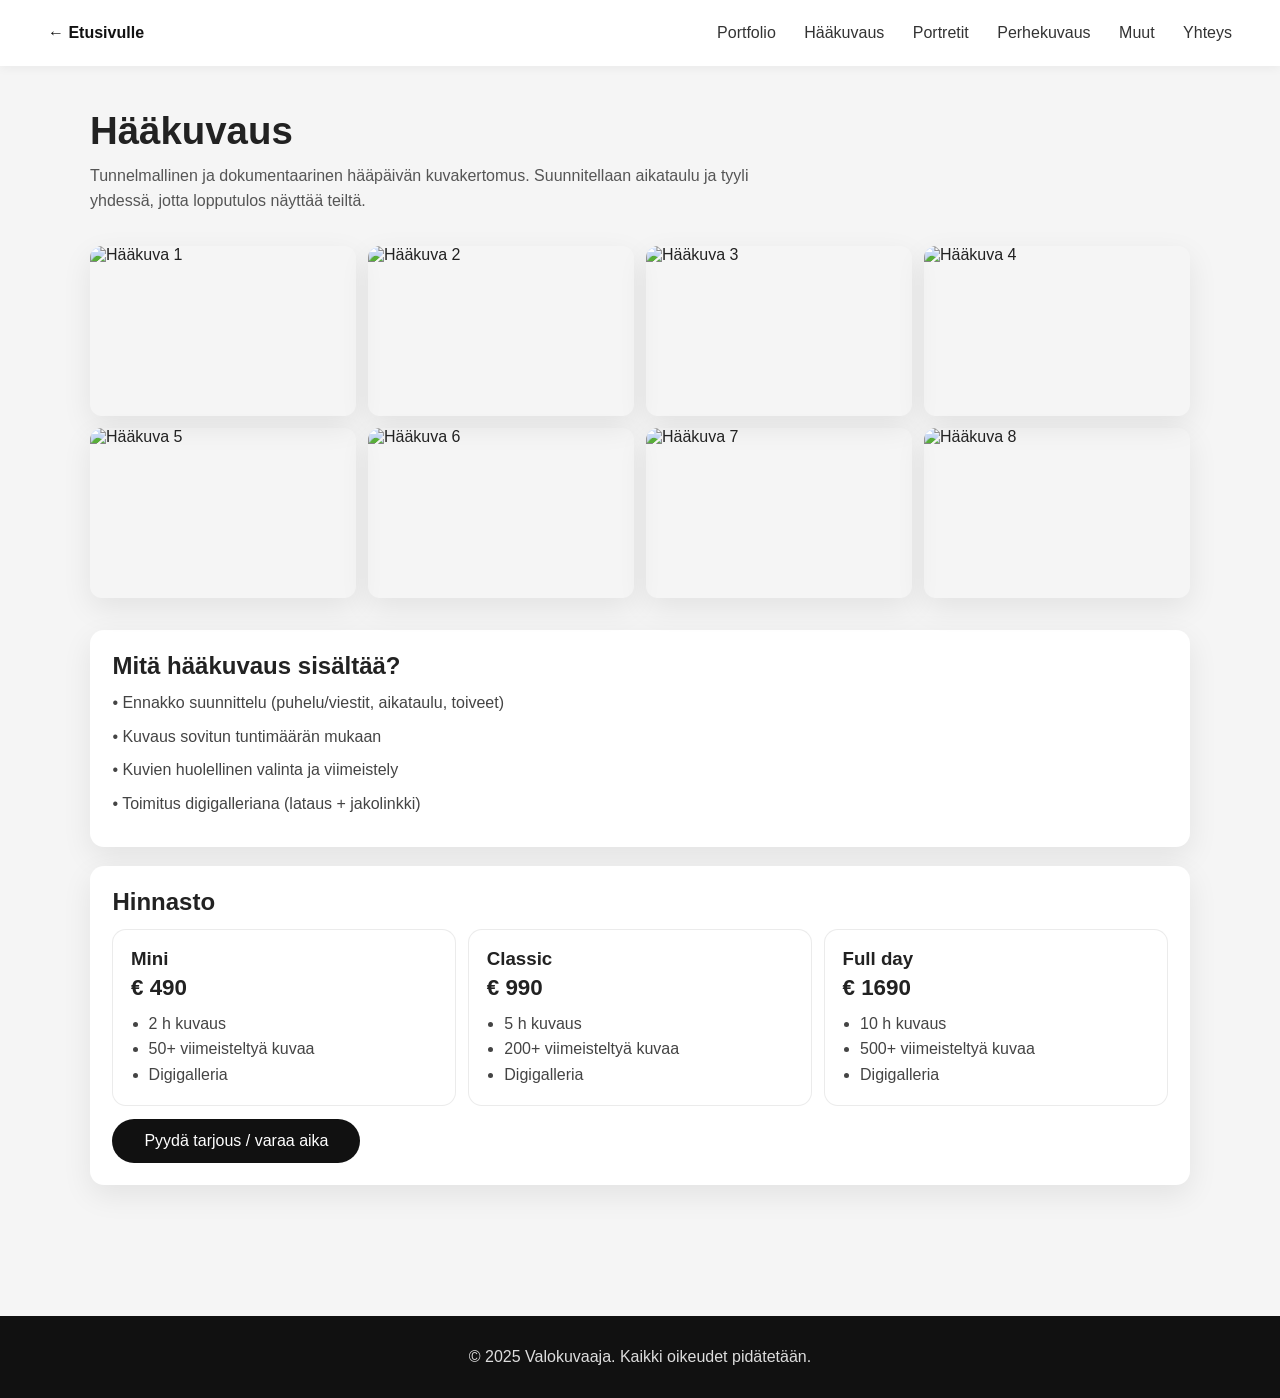
==== haakuvaus.html @ 5592d8d1 "Add files via upload" ====
<!DOCTYPE html>
<html lang="fi">
<head>
  <meta charset="UTF-8" />
  <meta name="viewport" content="width=device-width, initial-scale=1.0" />
  <title>Hääkuvaus – Valokuvaaja</title>
  <style>
    body{margin:0;font-family:Arial,sans-serif;background:#f5f5f5;color:#222;}
    header{display:flex;justify-content:space-between;align-items:center;padding:1.5rem 3rem;background:#fff;position:sticky;top:0;box-shadow:0 2px 10px rgba(0,0,0,.05);z-index:10;}
    header a{color:#111;text-decoration:none;font-weight:600;}
    nav a{margin-left:1.5rem;text-decoration:none;color:#333;font-weight:500;}
    .container{max-width:1100px;margin:auto;padding:2.5rem 3rem 4rem;}
    h1{margin:.2rem 0 0.6rem 0;font-size:2.4rem;}
    .lead{color:#555;line-height:1.6;max-width:75ch;margin:0 0 2rem 0;}

    .grid{
      display:grid;
      grid-template-columns:repeat(4,1fr);
      gap:12px;
      margin: 1.2rem 0 2rem;
    }
    .grid img{
      width:100%;
      height:170px;
      object-fit:cover;
      border-radius:12px;
      box-shadow:0 10px 30px rgba(0,0,0,.08);
      cursor: zoom-in;
      display:block;
    }

    .card{
      background:#fff;border-radius:14px;box-shadow:0 10px 30px rgba(0,0,0,.08);
      padding:1.4rem 1.4rem;
      margin: 1.2rem 0;
    }
    .card h2{margin:0 0 .6rem 0;font-size:1.5rem;}
    .card p{margin:.5rem 0;color:#444;line-height:1.6;}

    .prices{
      display:grid;
      grid-template-columns:repeat(3,1fr);
      gap:12px;
      margin-top:.8rem;
    }
    .price{
      border:1px solid rgba(0,0,0,.08);
      border-radius:14px;
      padding:1.1rem;
      background: #fff;
    }
    .price h3{margin:0 0 .35rem 0;}
    .price .eur{font-size:1.4rem;font-weight:700;margin:.2rem 0 .6rem 0;}
    .price ul{margin:0;padding-left:1.1rem;color:#444;line-height:1.6;}
    .btn{display:inline-block;padding:.8rem 2rem;background:#111;color:#fff;text-decoration:none;border-radius:30px;margin-top:.8rem;transition:.3s;}
    .btn:hover{background:#444;}

    footer{text-align:center;padding:2rem;background:#111;color:#ddd;margin-top:3rem;}

    /* Lightbox */
    .lightbox{position:fixed;inset:0;background:rgba(0,0,0,.88);display:none;align-items:center;justify-content:center;z-index:999;padding:18px;}
    .lightbox.open{display:flex;}
    .lightbox img{max-width:min(1100px,96vw);max-height:80vh;border-radius:14px;box-shadow:0 18px 50px rgba(0,0,0,.35);cursor:zoom-out;}

    @media(max-width:1100px){
      .grid{grid-template-columns:repeat(2,1fr);}
      .prices{grid-template-columns:1fr;}
    }
    @media(max-width:900px){
      header{padding:1.2rem 1.5rem;}
      .container{padding:2rem 1.5rem 3.5rem;}
    }
  </style>
</head>
<body>

  <header>
    <a href="index.html">← Etusivulle</a>
    <nav>
      <a href="portfolio.html">Portfolio</a>
      <a href="haakuvaus.html">Hääkuvaus</a>
      <a href="portretit.html">Portretit</a>
      <a href="perhekuvaus.html">Perhekuvaus</a>
      <a href="muut.html">Muut</a>
      <a href="yhteys.html">Yhteys</a>
    </nav>
  </header>

  <main class="container">
    <h1>Hääkuvaus</h1>
    <p class="lead">
      Tunnelmallinen ja dokumentaarinen hääpäivän kuvakertomus. Suunnitellaan aikataulu ja tyyli yhdessä,
      jotta lopputulos näyttää teiltä.
    </p>

    <!-- Esimerkkikuvat (4–10) -->
    <div class="grid" id="gallery">
      <img src="https://images.unsplash.com/photo-1523438097201-512ae7d59c5a?auto=format&fit=crop&w=1200&q=80" alt="Hääkuva 1">
      <img src="https://images.unsplash.com/photo-1529636798458-92182e662485?auto=format&fit=crop&w=1200&q=80" alt="Hääkuva 2">
      <img src="https://images.unsplash.com/photo-1522335789203-aabd1fc54bc9?auto=format&fit=crop&w=1200&q=80" alt="Hääkuva 3">
      <img src="https://images.unsplash.com/photo-1529636798458-92182e662485?auto=format&fit=crop&w=1200&q=80" alt="Hääkuva 4">
      <img src="https://images.unsplash.com/photo-1523438097201-512ae7d59c5a?auto=format&fit=crop&w=1200&q=80" alt="Hääkuva 5">
      <img src="https://images.unsplash.com/photo-1522335789203-aabd1fc54bc9?auto=format&fit=crop&w=1200&q=80" alt="Hääkuva 6">
      <img src="https://images.unsplash.com/photo-1523438097201-512ae7d59c5a?auto=format&fit=crop&w=1200&q=80" alt="Hääkuva 7">
      <img src="https://images.unsplash.com/photo-1529636798458-92182e662485?auto=format&fit=crop&w=1200&q=80" alt="Hääkuva 8">
    </div>

    <section class="card">
      <h2>Mitä hääkuvaus sisältää?</h2>
      <p>• Ennakko suunnittelu (puhelu/viestit, aikataulu, toiveet)</p>
      <p>• Kuvaus sovitun tuntimäärän mukaan</p>
      <p>• Kuvien huolellinen valinta ja viimeistely</p>
      <p>• Toimitus digigalleriana (lataus + jakolinkki)</p>
    </section>

    <section class="card">
      <h2>Hinnasto</h2>
      <div class="prices">
        <div class="price">
          <h3>Mini</h3>
          <div class="eur">€ 490</div>
          <ul>
            <li>2 h kuvaus</li>
            <li>50+ viimeisteltyä kuvaa</li>
            <li>Digigalleria</li>
          </ul>
        </div>

        <div class="price">
          <h3>Classic</h3>
          <div class="eur">€ 990</div>
          <ul>
            <li>5 h kuvaus</li>
            <li>200+ viimeisteltyä kuvaa</li>
            <li>Digigalleria</li>
          </ul>
        </div>

        <div class="price">
          <h3>Full day</h3>
          <div class="eur">€ 1690</div>
          <ul>
            <li>10 h kuvaus</li>
            <li>500+ viimeisteltyä kuvaa</li>
            <li>Digigalleria</li>
          </ul>
        </div>
      </div>

      <a class="btn" href="yhteys.html">Pyydä tarjous / varaa aika</a>
    </section>
  </main>

  <footer>© 2025 Valokuvaaja. Kaikki oikeudet pidätetään.</footer>

  <!-- Lightbox -->
  <div class="lightbox" id="lightbox" aria-hidden="true">
    <img id="lbImg" alt="Kuva isona" />
  </div>

  <script>
    // Kevyt lightbox esimerkkikuville
    const lightbox = document.getElementById("lightbox");
    const lbImg = document.getElementById("lbImg");

    document.getElementById("gallery").addEventListener("click", (e) => {
      const img = e.target.closest("img");
      if (!img) return;
      lbImg.src = img.src;
      lightbox.classList.add("open");
      document.body.style.overflow = "hidden";
    });

    function close(){
      lightbox.classList.remove("open");
      lbImg.src = "";
      document.body.style.overflow = "";
    }

    lightbox.addEventListener("click", close);
    document.addEventListener("keydown", (e) => {
      if (!lightbox.classList.contains("open")) return;
      if (e.key === "Escape") close();
    });
  </script>

</body>
</html>
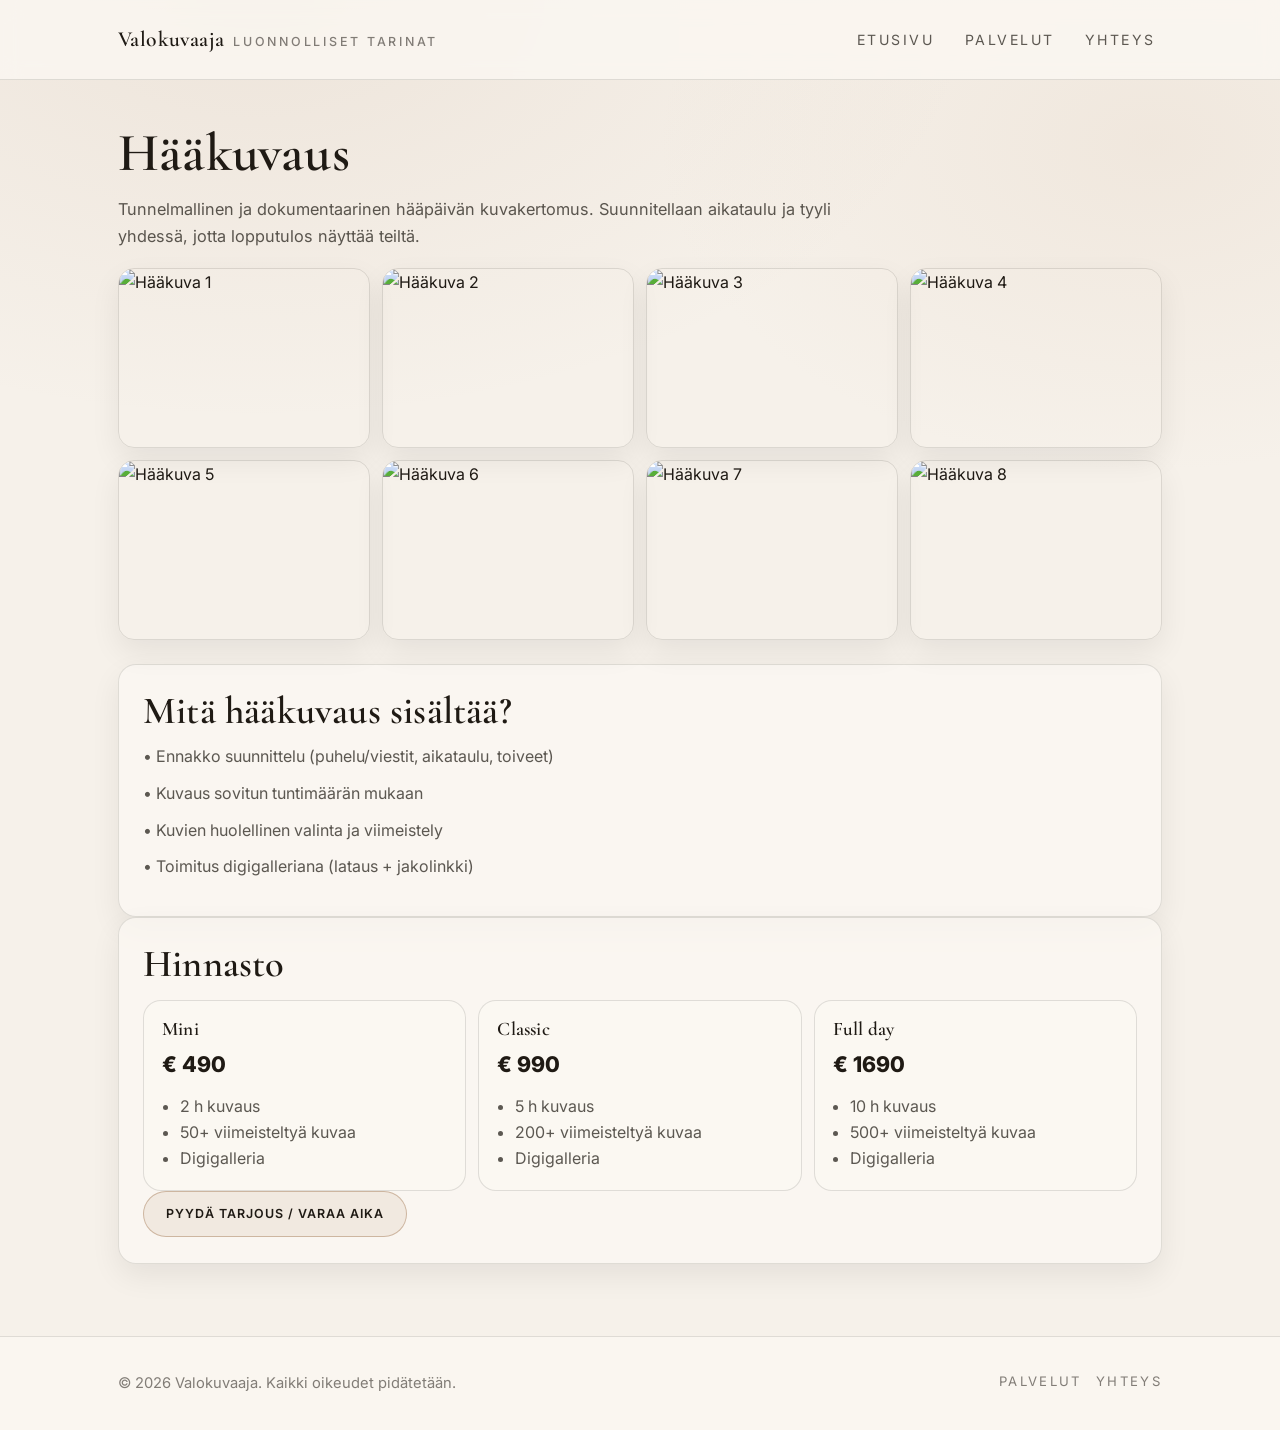
==== commit 35d9586b: "Add files via upload" ====
--- a/haakuvaus.html
+++ b/haakuvaus.html
@@ -4,87 +4,20 @@
   <meta charset="UTF-8" />
   <meta name="viewport" content="width=device-width, initial-scale=1.0" />
   <title>Hääkuvaus – Valokuvaaja</title>
-  <style>
-    body{margin:0;font-family:Arial,sans-serif;background:#f5f5f5;color:#222;}
-    header{display:flex;justify-content:space-between;align-items:center;padding:1.5rem 3rem;background:#fff;position:sticky;top:0;box-shadow:0 2px 10px rgba(0,0,0,.05);z-index:10;}
-    header a{color:#111;text-decoration:none;font-weight:600;}
-    nav a{margin-left:1.5rem;text-decoration:none;color:#333;font-weight:500;}
-    .container{max-width:1100px;margin:auto;padding:2.5rem 3rem 4rem;}
-    h1{margin:.2rem 0 0.6rem 0;font-size:2.4rem;}
-    .lead{color:#555;line-height:1.6;max-width:75ch;margin:0 0 2rem 0;}
-
-    .grid{
-      display:grid;
-      grid-template-columns:repeat(4,1fr);
-      gap:12px;
-      margin: 1.2rem 0 2rem;
-    }
-    .grid img{
-      width:100%;
-      height:170px;
-      object-fit:cover;
-      border-radius:12px;
-      box-shadow:0 10px 30px rgba(0,0,0,.08);
-      cursor: zoom-in;
-      display:block;
-    }
-
-    .card{
-      background:#fff;border-radius:14px;box-shadow:0 10px 30px rgba(0,0,0,.08);
-      padding:1.4rem 1.4rem;
-      margin: 1.2rem 0;
-    }
-    .card h2{margin:0 0 .6rem 0;font-size:1.5rem;}
-    .card p{margin:.5rem 0;color:#444;line-height:1.6;}
-
-    .prices{
-      display:grid;
-      grid-template-columns:repeat(3,1fr);
-      gap:12px;
-      margin-top:.8rem;
-    }
-    .price{
-      border:1px solid rgba(0,0,0,.08);
-      border-radius:14px;
-      padding:1.1rem;
-      background: #fff;
-    }
-    .price h3{margin:0 0 .35rem 0;}
-    .price .eur{font-size:1.4rem;font-weight:700;margin:.2rem 0 .6rem 0;}
-    .price ul{margin:0;padding-left:1.1rem;color:#444;line-height:1.6;}
-    .btn{display:inline-block;padding:.8rem 2rem;background:#111;color:#fff;text-decoration:none;border-radius:30px;margin-top:.8rem;transition:.3s;}
-    .btn:hover{background:#444;}
-
-    footer{text-align:center;padding:2rem;background:#111;color:#ddd;margin-top:3rem;}
-
-    /* Lightbox */
-    .lightbox{position:fixed;inset:0;background:rgba(0,0,0,.88);display:none;align-items:center;justify-content:center;z-index:999;padding:18px;}
-    .lightbox.open{display:flex;}
-    .lightbox img{max-width:min(1100px,96vw);max-height:80vh;border-radius:14px;box-shadow:0 18px 50px rgba(0,0,0,.35);cursor:zoom-out;}
-
-    @media(max-width:1100px){
-      .grid{grid-template-columns:repeat(2,1fr);}
-      .prices{grid-template-columns:1fr;}
-    }
-    @media(max-width:900px){
-      header{padding:1.2rem 1.5rem;}
-      .container{padding:2rem 1.5rem 3.5rem;}
-    }
-  </style>
+  <link rel="stylesheet" href="style.css" />
 </head>
 <body>
 
-  <header>
-    <a href="index.html">← Etusivulle</a>
-    <nav>
-      <a href="portfolio.html">Portfolio</a>
-      <a href="haakuvaus.html">Hääkuvaus</a>
-      <a href="portretit.html">Portretit</a>
-      <a href="perhekuvaus.html">Perhekuvaus</a>
-      <a href="muut.html">Muut</a>
+  <header class="site-header">
+  <div class="header-inner">
+    <a class="brand" href="index.html">Valokuvaaja <small>luonnolliset tarinat</small></a>
+    <nav class="site-nav" aria-label="Päävalikko">
+      <a href="index.html">Etusivu</a>
+      <a href="palvelut.html">Palvelut</a>
       <a href="yhteys.html">Yhteys</a>
     </nav>
-  </header>
+  </div>
+</header>
 
   <main class="container">
     <h1>Hääkuvaus</h1>
@@ -151,7 +84,15 @@
     </section>
   </main>
 
-  <footer>© 2025 Valokuvaaja. Kaikki oikeudet pidätetään.</footer>
+  <footer class="site-footer">
+  <div class="footer-inner">
+    <p>© 2026 Valokuvaaja. Kaikki oikeudet pidätetään.</p>
+    <div class="footer-links">
+      <a href="palvelut.html">Palvelut</a>
+      <a href="yhteys.html">Yhteys</a>
+    </div>
+  </div>
+</footer>
 
   <!-- Lightbox -->
   <div class="lightbox" id="lightbox" aria-hidden="true">
--- a/style.css
+++ b/style.css
@@ -0,0 +1,432 @@
+/* Shared theme inspired by an editorial, airy style (Ansku Laurila-like)
+   Tip: replace the hero background image URLs with your own images for best results. */
+
+@import url('https://fonts.googleapis.com/css2?family=Cormorant+Garamond:wght@400;500;600&family=Inter:wght@300;400;500;600&display=swap');
+
+:root{
+  --bg: #f6f1ea;
+  --paper: #fbf8f3;
+  --text: #1f1a14;
+  --muted: rgba(31,26,20,.72);
+  --muted2: rgba(31,26,20,.55);
+  --line: rgba(31,26,20,.12);
+
+  --accent: #b08a6b;
+  --accent2:#d1b59b;
+
+  --radius: 18px;
+  --shadow: 0 18px 55px rgba(0,0,0,.10);
+  --shadow-soft: 0 12px 30px rgba(0,0,0,.07);
+
+  --max: 1100px;
+}
+
+*{ box-sizing:border-box; }
+html{ scroll-behavior:smooth; }
+body{
+  margin:0;
+  background: radial-gradient(1200px 700px at 20% 0%, rgba(176,138,107,.12), transparent 60%),
+              radial-gradient(900px 600px at 90% 10%, rgba(209,181,155,.16), transparent 55%),
+              var(--bg);
+  color: var(--text);
+  font-family: Inter, ui-sans-serif, system-ui, -apple-system, Segoe UI, Roboto, Arial, sans-serif;
+  line-height: 1.65;
+}
+
+a{ color: inherit; }
+img{ max-width:100%; display:block; }
+
+::selection{ background: rgba(176,138,107,.28); }
+
+/* ---------- Header ---------- */
+header.site-header{
+  position: sticky;
+  top: 0;
+  z-index: 40;
+  background: rgba(251,248,243,.78);
+  backdrop-filter: blur(10px);
+  border-bottom: 1px solid var(--line);
+}
+
+.header-inner{
+  max-width: var(--max);
+  margin: 0 auto;
+  padding: 18px 28px;
+  display:flex;
+  align-items:center;
+  justify-content:space-between;
+  gap: 14px;
+}
+
+.brand{
+  font-family: "Cormorant Garamond", ui-serif, Georgia, serif;
+  font-weight: 600;
+  font-size: 1.35rem;
+  letter-spacing: .4px;
+  text-decoration:none;
+  display:flex;
+  align-items:baseline;
+  gap:.55rem;
+}
+.brand small{
+  font-family: Inter, ui-sans-serif, system-ui, -apple-system, Segoe UI, Roboto, Arial, sans-serif;
+  font-weight: 500;
+  font-size: .78rem;
+  letter-spacing: .22em;
+  text-transform: uppercase;
+  color: var(--muted2);
+}
+
+nav.site-nav{
+  display:flex;
+  align-items:center;
+  gap: 18px;
+  flex-wrap: wrap;
+}
+nav.site-nav a{
+  text-decoration:none;
+  font-size:.88rem;
+  letter-spacing: .18em;
+  text-transform: uppercase;
+  color: var(--muted);
+  padding: 10px 6px;
+  position: relative;
+}
+nav.site-nav a:hover{ color: var(--text); }
+nav.site-nav a::after{
+  content:"";
+  position:absolute;
+  left: 6px;
+  right: 6px;
+  bottom: 6px;
+  height: 1px;
+  background: rgba(176,138,107,.55);
+  transform: scaleX(0);
+  transform-origin: left;
+  transition: transform .22s ease;
+}
+nav.site-nav a:hover::after{ transform: scaleX(1); }
+
+/* ---------- Layout helpers ---------- */
+.container, .section{
+  max-width: var(--max);
+  margin: 0 auto;
+  padding: 64px 28px;
+}
+.container{ padding-top: 44px; padding-bottom: 72px; }
+.section.compact{ padding-top: 42px; padding-bottom: 42px; }
+
+.card, .service-wrap, .category, .theme{
+  background: rgba(251,248,243,.78);
+  border: 1px solid var(--line);
+  border-radius: var(--radius);
+  box-shadow: var(--shadow-soft);
+}
+
+.card{
+  padding: 26px 24px;
+}
+
+h1,h2,h3{
+  font-family: "Cormorant Garamond", ui-serif, Georgia, serif;
+  font-weight: 600;
+  letter-spacing: .2px;
+  line-height: 1.08;
+}
+h1{ font-size: clamp(2.4rem, 4.2vw, 3.6rem); margin: 0 0 14px; }
+h2{ font-size: clamp(1.8rem, 3vw, 2.4rem); margin: 0 0 10px; }
+h3{ font-size: 1.2rem; margin: 0 0 8px; }
+p{ margin: .65rem 0; color: var(--muted); }
+.lead{
+  color: var(--muted);
+  font-size: 1.02rem;
+  max-width: 78ch;
+}
+
+.kicker{
+  font-size: .78rem;
+  letter-spacing: .24em;
+  text-transform: uppercase;
+  color: var(--muted2);
+}
+
+/* ---------- Buttons ---------- */
+.btn{
+  display:inline-flex;
+  align-items:center;
+  justify-content:center;
+  gap:.5rem;
+  padding: 12px 22px;
+  border-radius: 999px;
+  border: 1px solid rgba(176,138,107,.55);
+  background: rgba(176,138,107,.12);
+  color: var(--text);
+  text-decoration:none;
+  font-weight: 600;
+  letter-spacing: .08em;
+  text-transform: uppercase;
+  font-size: .78rem;
+  transition: transform .16s ease, background .18s ease, border-color .18s ease;
+}
+.btn:hover{
+  transform: translateY(-1px);
+  background: rgba(176,138,107,.18);
+  border-color: rgba(176,138,107,.75);
+}
+.btn.solid{
+  background: rgba(176,138,107,.92);
+  border-color: rgba(176,138,107,.95);
+  color: #fff;
+}
+.btn.solid:hover{
+  background: rgba(176,138,107,1);
+}
+
+/* ---------- Hero (index) ---------- */
+.hero{
+  min-height: 78vh;
+  position: relative;
+  display:flex;
+  align-items:center;
+  border-bottom: 1px solid var(--line);
+  background: url('https://images.unsplash.com/photo-1519741497674-611481863552?auto=format&fit=crop&w=2400&q=80') center/cover no-repeat;
+}
+.hero::before{
+  content:"";
+  position:absolute;
+  inset:0;
+  background: linear-gradient(0deg, rgba(246,241,234,.88), rgba(246,241,234,.12));
+}
+.hero-inner{
+  position:relative;
+  max-width: var(--max);
+  margin: 0 auto;
+  padding: 92px 28px 74px;
+  width:100%;
+}
+.hero-box{
+  max-width: 720px;
+  background: rgba(251,248,243,.72);
+  border: 1px solid var(--line);
+  border-radius: calc(var(--radius) + 4px);
+  box-shadow: var(--shadow);
+  padding: 34px 30px;
+}
+.hero h1{ margin-bottom: 10px; }
+.hero p{ color: var(--muted); margin-top: 8px; }
+.hero-actions{
+  margin-top: 22px;
+  display:flex;
+  gap: 10px;
+  flex-wrap: wrap;
+}
+
+/* ---------- Split (index intro) ---------- */
+.split{
+  display:grid;
+  grid-template-columns: 1.05fr .95fr;
+  gap: 26px;
+  align-items:center;
+}
+.media img{
+  border-radius: calc(var(--radius) + 8px);
+  box-shadow: var(--shadow);
+  border: 1px solid var(--line);
+}
+
+/* ---------- Galleries (service pages) ---------- */
+.grid{
+  display:grid;
+  grid-template-columns: repeat(4, 1fr);
+  gap: 12px;
+  margin: 18px 0 24px;
+}
+.grid img{
+  border-radius: 16px;
+  border: 1px solid var(--line);
+  box-shadow: var(--shadow-soft);
+  height: 180px;
+  object-fit: cover;
+  cursor: zoom-in;
+  transition: transform .18s ease;
+}
+.grid img:hover{ transform: translateY(-2px); }
+
+/* ---------- Prices blocks ---------- */
+.prices{
+  display:grid;
+  grid-template-columns: repeat(3, 1fr);
+  gap: 12px;
+  margin-top: 14px;
+}
+.price{
+  background: rgba(251,248,243,.72);
+  border: 1px solid var(--line);
+  border-radius: var(--radius);
+  padding: 18px 18px;
+}
+.price .eur{
+  font-size: 1.35rem;
+  font-weight: 800;
+  color: var(--text);
+  margin:.2rem 0 .6rem;
+}
+.price ul{ margin: 0; padding-left: 1.1rem; color: var(--muted); }
+
+/* ---------- Palvelut page cards ---------- */
+.themes{
+  display:grid;
+  grid-template-columns: repeat(4, 1fr);
+  gap: 14px;
+  margin: 18px 0 30px;
+}
+.theme{
+  overflow:hidden;
+  text-decoration:none;
+  color:inherit;
+  transition: transform .18s ease, box-shadow .18s ease;
+  display:flex;
+  flex-direction:column;
+  min-height: 250px;
+}
+.theme:hover{
+  transform: translateY(-3px);
+  box-shadow: var(--shadow);
+}
+.theme img{
+  width:100%;
+  height: 150px;
+  object-fit: cover;
+  border-bottom: 1px solid var(--line);
+}
+.theme .content{ padding: 16px 16px 18px; display:flex; flex-direction:column; gap: 8px; flex:1; }
+.theme h3{
+  font-family: "Cormorant Garamond", ui-serif, Georgia, serif;
+  font-size: 1.35rem;
+}
+.theme p{ color: var(--muted); font-size: .95rem; margin:0; }
+.theme .cta{ margin-top: auto; font-weight: 700; letter-spacing: .12em; text-transform: uppercase; font-size: .78rem; color: rgba(176,138,107,.95); }
+
+.service-wrap{
+  padding: 22px 22px 26px;
+}
+.service-head{
+  display:flex;
+  justify-content: space-between;
+  align-items: flex-start;
+  gap: 14px;
+  flex-wrap: wrap;
+}
+.service-head .desc{ color: var(--muted); max-width: 80ch; }
+
+.cards{
+  display:grid;
+  grid-template-columns: 1.2fr .8fr;
+  gap: 12px;
+  margin-top: 10px;
+}
+.cards .card{ box-shadow:none; background: transparent; border: 1px solid var(--line); }
+
+/* ---------- Lightbox controls (keep readable) ---------- */
+.lightbox{
+  position:fixed; inset:0;
+  background: rgba(16,12,9,.88);
+  display:none;
+  align-items:center;
+  justify-content:center;
+  z-index:999;
+  padding:18px;
+}
+.lightbox.open{ display:flex; }
+.lightbox-img{
+  max-width:100%;
+  max-height:100%;
+  border-radius: 18px;
+  box-shadow: 0 26px 70px rgba(0,0,0,.45);
+  cursor: zoom-out;
+}
+.lb-close, .lb-prev, .lb-next{
+  position:absolute;
+  border:none;
+  border-radius:999px;
+  width:44px;
+  height:44px;
+  background: rgba(251,248,243,.14);
+  color:#fff;
+  cursor:pointer;
+  display:flex;
+  align-items:center;
+  justify-content:center;
+  font-size:20px;
+  backdrop-filter: blur(10px);
+}
+.lb-close{ top:10px; right:10px; font-size:18px; }
+.lb-prev{ left:10px; top:50%; transform: translateY(-50%); }
+.lb-next{ right:10px; top:50%; transform: translateY(-50%); }
+.lb-meta{
+  position:absolute;
+  left: 12px;
+  bottom: 12px;
+  background: rgba(0,0,0,.35);
+  color: rgba(255,255,255,.92);
+  padding: 8px 12px;
+  border-radius: 999px;
+  font-size: .92rem;
+  max-width: 82%;
+  white-space: nowrap;
+  overflow:hidden;
+  text-overflow: ellipsis;
+  backdrop-filter: blur(10px);
+}
+
+/* ---------- Footer ---------- */
+footer.site-footer{
+  border-top: 1px solid var(--line);
+  background: rgba(251,248,243,.78);
+}
+.footer-inner{
+  max-width: var(--max);
+  margin: 0 auto;
+  padding: 34px 28px;
+  display:flex;
+  align-items:flex-start;
+  justify-content:space-between;
+  gap: 18px;
+  flex-wrap: wrap;
+}
+.footer-inner p{
+  margin: 0;
+  color: var(--muted2);
+  font-size: .92rem;
+}
+.footer-links{
+  display:flex;
+  gap: 14px;
+  flex-wrap: wrap;
+}
+.footer-links a{
+  text-decoration:none;
+  color: var(--muted2);
+  font-size: .82rem;
+  letter-spacing: .18em;
+  text-transform: uppercase;
+}
+.footer-links a:hover{ color: var(--text); }
+
+/* ---------- Responsive ---------- */
+@media (max-width: 980px){
+  .split{ grid-template-columns: 1fr; }
+  .themes{ grid-template-columns: repeat(2, 1fr); }
+  .grid{ grid-template-columns: repeat(2, 1fr); }
+  .cards{ grid-template-columns: 1fr; }
+  .prices{ grid-template-columns: 1fr; }
+}
+@media (max-width: 560px){
+  .header-inner{ padding: 16px 18px; }
+  nav.site-nav{ gap: 10px; }
+  nav.site-nav a{ padding: 8px 4px; }
+  .hero-inner{ padding: 84px 18px 60px; }
+  .hero-box{ padding: 26px 20px; }
+  .container, .section{ padding-left: 18px; padding-right: 18px; }
+  .themes{ grid-template-columns: 1fr; }
+}
